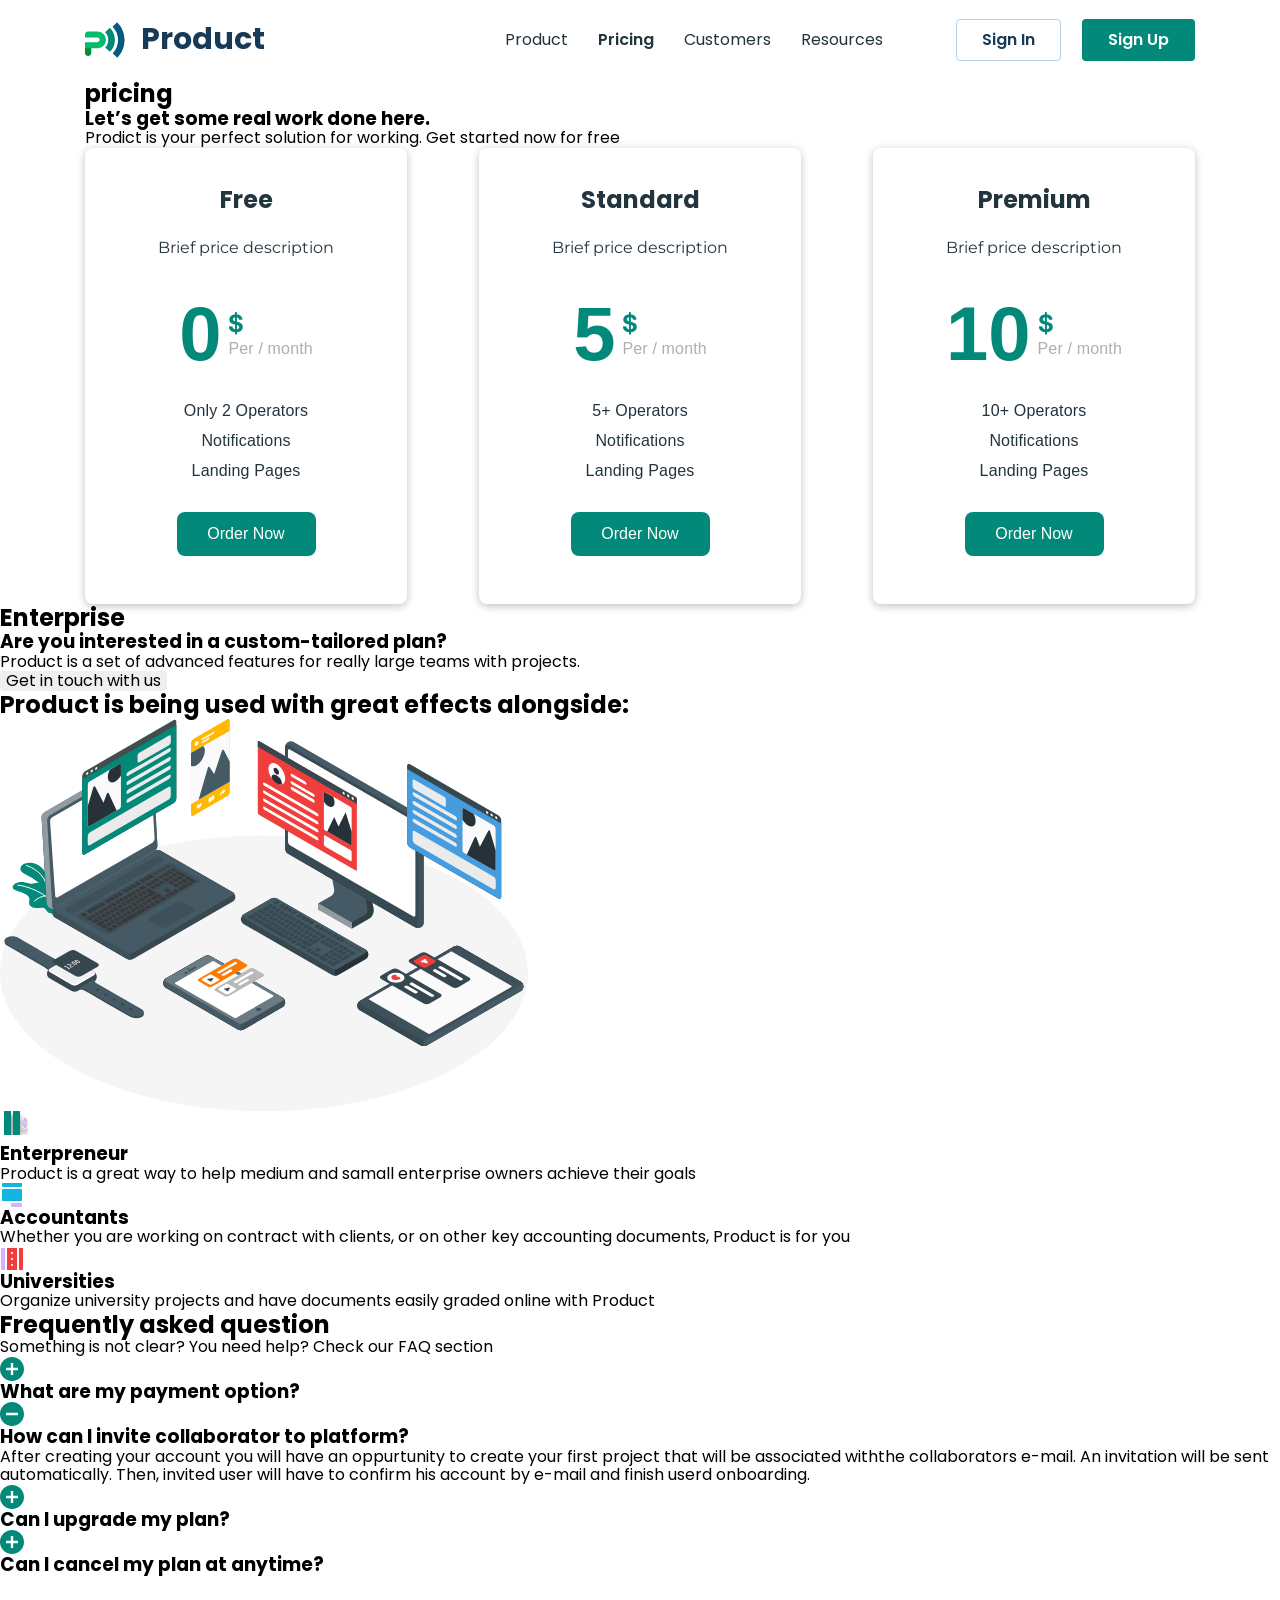
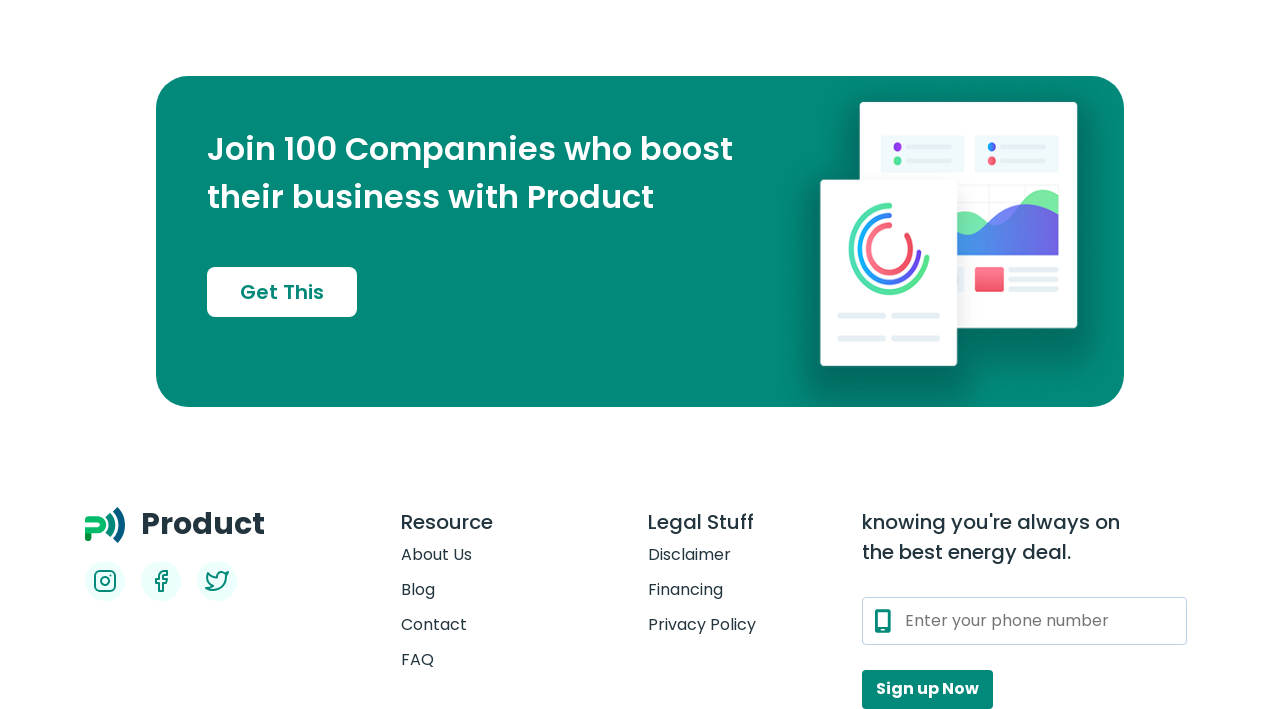
==== pricing.html @ 5683ee67 "Initial commit" ====
<!doctype html>
<html lang="en">
  <head>
    <meta charset="UTF-8" />
    <meta name="viewport" content="width=device-width, initial-scale=1.0" />
    <title>Business promotion - Pricing</title>
    <link rel="preconnect" href="https://fonts.googleapis.com" />
    <link rel="preconnect" href="https://fonts.gstatic.com" crossorigin />
    <link
      href="https://fonts.googleapis.com/css2?family=Poppins:wght@400;500;600;700;800&display=swap"
      rel="stylesheet"
    />
    <link
      href="https://fonts.googleapis.com/css2?family=Inter:ital,opsz,wght@0,14..32,700;1,14..32,700&display=swap"
      rel="stylesheet"
    />
    <link
      href="https://fonts.googleapis.com/css2?family=Inter:ital,opsz,wght@0,14..32,700;1,14..32,700&family=Montserrat:ital,wght@0,100..900;1,100..900&display=swap"
      rel="stylesheet"
    />
    <link
      rel="stylesheet"
      href="https://cdnjs.cloudflare.com/ajax/libs/modern-normalize/3.0.1/modern-normalize.min.css"
      integrity="sha512-q6WgHqiHlKyOqslT/lgBgodhd03Wp4BEqKeW6nNtlOY4quzyG3VoQKFrieaCeSnuVseNKRGpGeDU3qPmabCANg=="
      crossorigin="anonymous"
      referrerpolicy="no-referrer"
    />
    <link rel="stylesheet" href="./css/pricing.css" />
  </head>
  <body>
    <header>
      <div class="container header-container">
        <a href="./index.html" class="product-logo">
          <svg class="" width="40" height="36">
            <use href="./images/sprite.svg#icon-product-logo"></use>
          </svg>
          Product
        </a>

        <ul class="header-nav-list">
          <li><a href="./index.html">Product</a></li>
          <li><a href="./pricing.html">Pricing</a></li>
          <li><a href="./customers.html">Customers</a></li>
          <li><a href="">Resources</a></li>
        </ul>

        <ul class="header-btn">
          <li>
            <button type="button" class="btn btn-signin-header">Sign In</button>
          </li>
          <li>
            <button type="button" class="btn btn-signup-header">Sign Up</button>
          </li>
        </ul>
      </div>
    </header>

    <!-- #region Pricing -->
    <section>
      <div class="container">
        <h2>pricing</h2>
        <h3>Let’s get some real work done here.</h3>
        <p>
          Prodict is your perfect solution for working. Get started now for free
        </p>
        <ul class="price-cards">
          <li class="price-card">
            <h3 class="title-card">Free</h3>
            <p class="text text-card">Brief price description</p>
            <div class="price-tag">
              <p class="price-number-card">0</p>
              <div class="right-side">
                <p class="dollar-sign">&#36;</p>
                <p class="month">Per / month</p>
              </div>
            </div>
            <ul class="explain-price-items">
              <li>Only 2 Operators</li>
              <li>Notifications</li>
              <li>Landing Pages</li>
            </ul>
            <button type="button" class="btn btn-price-order-now">
              Order Now
            </button>
          </li>
          <li class="price-card">
            <h3 class="title-card">Standard</h3>
            <p class="text text-card">Brief price description</p>
            <div class="price-tag">
              <p class="price-number-card">5</p>
              <div class="right-side">
                <p class="dollar-sign">&#36;</p>
                <p class="month">Per / month</p>
              </div>
            </div>
            <ul class="explain-price-items">
              <li>5+ Operators</li>
              <li>Notifications</li>
              <li>Landing Pages</li>
            </ul>
            <button type="button" class="btn btn-price-order-now">
              Order Now
            </button>
          </li>
          <li class="price-card">
            <h3 class="title-card">Premium</h3>
            <p class="text text-card">Brief price description</p>
            <div class="price-tag">
              <p class="price-number-card">10</p>
              <div class="right-side">
                <p class="dollar-sign">&#36;</p>
                <p class="month">Per / month</p>
              </div>
            </div>
            <ul class="explain-price-items">
              <li>10+ Operators</li>
              <li>Notifications</li>
              <li>Landing Pages</li>
            </ul>
            <button type="button" class="btn btn-price-order-now">
              Order Now
            </button>
          </li>
        </ul>
      </div>
    </section>
    <!-- #endregion Pricing -->

    <!-- #region Enterprice -->
    <section>
      <h2>Enterprise</h2>
      <h3>Are you interested in a custom-tailored plan?</h3>
      <p>
        Product is a set of advanced features for really large teams with
        projects.
      </p>
      <button type="button">Get in touch with us</button>
    </section>
    <!-- #endregion Enterprice -->

    <!-- #region Is Used -->
    <section>
      <h2>Product is being used with great effects alongside:</h2>
      <img src="./images/devices.svg" alt="a lot of devices are shown" />
      <ul>
        <li>
          <img
            src="./images/enterpreneur-icon.svg"
            alt="icon of enterpreneur"
          />
          <h3>Enterpreneur</h3>
          <p>
            Product is a great way to help medium and samall enterprise owners
            achieve their goals
          </p>
        </li>
        <li>
          <img src="./images/accountants-icon.svg" alt="icon of accountants" />
          <h3>Accountants</h3>
          <p>
            Whether you are working on contract with clients, or on other key
            accounting documents, Product is for you
          </p>
        </li>
        <li>
          <img
            src="./images/universities-icon.svg"
            alt="icon of universities"
          />
          <h3>Universities</h3>
          <p>
            Organize university projects and have documents easily graded online
            with Product
          </p>
        </li>
      </ul>
    </section>
    <!-- #endregion Is Used -->

    <!-- #region Questions -->
    <section>
      <h2>Frequently asked question</h2>
      <p>Something is not clear? You need help? Check our FAQ section</p>
      <ul>
        <li>
          <img
            src="./images/plus-circle.svg"
            alt="icon of plus"
            width="24"
            height="24"
          />
          <h3>What are my payment option?</h3>
        </li>
        <li>
          <img
            src="./images/minus-circle.svg"
            alt="icon of minus"
            width="24"
            height="24"
          />
          <h3>How can I invite collaborator to platform?</h3>
          <p>
            After creating your account you will have an oppurtunity to create
            your first project that will be associated withthe collaborators
            e-mail. An invitation will be sent automatically. Then, invited user
            will have to confirm his account by e-mail and finish userd
            onboarding.
          </p>
        </li>
        <li>
          <img
            src="./images/plus-circle.svg"
            alt="icon of plus"
            width="24"
            height="24"
          />
          <h3>Can I upgrade my plan?</h3>
        </li>
        <li>
          <img
            src="./images/plus-circle.svg"
            alt="icon of plus"
            width="24"
            height="24"
          />
          <h3>Can I cancel my plan at anytime?</h3>
        </li>
      </ul>
    </section>
    <!-- #endregion Questions -->

    <!-- #region Join 100 -->
    <section class="section join-100-section">
      <div class="container container-join">
        <div class="card-join-100-section">
          <div class="left-side">
            <h2 class="section-title title-join-100-section">
              Join 100 Compannies who boost their business with Product
            </h2>
            <button type="button" class="btn btn-get-this">Get This</button>
          </div>
          <img
            src="./images/charts.png"
            alt="chrats and diagrams"
            width="351"
            height="331"
          />
        </div>
      </div>
    </section>
    <!-- #endregion Join hundred -->

    <footer class="bottom-page">
      <h2 hidden>footer</h2>
      <div class="container footer-container">
        <div class="product-social-media">
          <a href="./index.html" class="product-logo-footer">
            <img src="./images/logo.svg" alt="Logo" width="40" height="36" />
            Product
          </a>

          <ul class="bottom-social-media-icon-container">
            <li>
              <svg class="bottom-social-media-icon" width="24" height="24">
                <use href="./images/sprite.svg#icon-footer-instagram"></use>
              </svg>
            </li>
            <li>
              <svg class="bottom-social-media-icon" width="24" height="24">
                <use href="./images/sprite.svg#icon-footer-facebook"></use>
              </svg>
            </li>
            <li>
              <svg class="bottom-social-media-icon" width="24" height="24">
                <use href="./images/sprite.svg#icon-footer-twitter"></use>
              </svg>
            </li>
          </ul>
        </div>

        <div class="bottom-nav-container">
          <h3 class="bottom-nav-title">Resource</h3>
          <nav class="nav bottom-nav">
            <ul class="bottom-nav-list">
              <li><a href="./index.html">About Us</a></li>
              <li><a href="./index.html">Blog</a></li>
              <li><a href="./index.html">Contact</a></li>
              <li><a href="./index.html">FAQ</a></li>
            </ul>
          </nav>
        </div>

        <div class="bottom-nav-container-second">
          <h3 class="bottom-nav-title-second">Legal Stuff</h3>
          <nav class="nav bottom-nav-second">
            <ul class="bottom-nav-list-second">
              <li><a href="./index.html">Disclaimer</a></li>
              <li><a href="./index.html">Financing</a></li>
              <li><a href="./index.html">Privacy Policy</a></li>
            </ul>
          </nav>
        </div>

        <div class="bottom-deal">
          <p class="text bottom-text-deal">
            knowing you're always on the best energy deal.
          </p>
          <form class="form footer-phone-form">
            <input
              class="form-input footer-phone-input"
              type="tel"
              name="x"
              id="x"
              placeholder="Enter your phone number"
            />
            <svg class="icon-footer-mobile" width="18" height="28">
              <use href="./images/sprite.svg#icon-footer-mobile"></use>
            </svg>

            <button type="submit" class="btn btn-bottom-sign-up">
              Sign up Now
            </button>
          </form>
        </div>
      </div>
    </footer>
  </body>
</html>
---- css/pricing.css ----
/*  #region BASE STYLES */

*,
*::before,
*::after {
  box-sizing: border-box;
}

:root {
  --accent-color: #02897a;
  --main-color: #22343d;
}
body {
  font-family: "Poppins";
}

ul,
ol {
  list-style-type: none;
  padding: 0;
  margin: 0;
}

a {
  text-decoration: none;
  cursor: pointer;
}

p {
  margin: 0;
}

button {
  border: none;
  border-radius: 4px;
  cursor: pointer;
}

.text {
  font-weight: 400;
  font-size: 18px;
  line-height: 156%;
}

.title {
  font-weight: 700;
  font-size: 40px;
  line-height: 150%;
}

h1,
h2,
h3,
h4,
h5,
h6 {
  margin: 0;
}

img {
  display: block;
  max-width: 100%;
}

svg {
  flex-shrink: 0;
}

.container {
  /* box-sizing: content-box; */
  max-width: 1150px;
  padding: 0 20px;
  margin: 0 auto;
}

/* #endregion BASE STYLES */

/* #region header */

header a {
  color: var(--main-color);
}

.header-container {
  display: flex;
  justify-content: space-between;
}

.product-logo {
  font-weight: 700;
  font-size: 30px;
  line-height: 93%;
  color: #173a56;
  display: flex;
  align-items: center;
  gap: 16px;
}

.header-nav-list {
  font-weight: 400;
  font-size: 16px;
  line-height: 175%;
  display: flex;
  gap: 30px;
  align-items: center;
  flex-grow: 1;
  justify-content: flex-end;
  padding-right: 73px;
}

.header-nav-list li {
  padding: 26px 0;
}

.header-nav-list li:nth-child(2) a {
  font-weight: 600;
}

.header-btn {
  display: flex;
  gap: 21px;
  align-items: center;
}

.btn-signin-header {
  background-color: inherit;
  font-weight: 600;
  font-size: 16px;
  text-align: center;
  color: #173a56;
  border-radius: 4px;
  border: 1px solid #bcd0e5;
  height: 42px;
  width: 105px;
}

.btn-signup-header {
  background-color: var(--accent-color);
  font-weight: 600;
  font-size: 16px;
  text-align: center;
  color: #fff;
  border-radius: 4px;
  height: 42px;
  width: 113px;
}

.header-mobile-burger-button {
  display: none;
}

@media screen and (max-width: 411px) {
  .header-container {
    box-shadow: 0 -2px 8px 0 rgba(0, 0, 0, 0.25);
    background: #fff;
  }

  .product-logo {
    padding: 18px 0 18px 12px;
  }
  .header-nav-list {
    display: none;
  }

  .header-btn {
    display: none;
  }

  .header-mobile-burger-button {
    background-color: transparent;
    outline: none;
    padding: 18px 7px 18px 18px;
  }

  .header-mobile-burger-button {
    display: block;
  }
}
/* #endregion header */

.price-cards {
  display: flex;
  justify-content: space-between;
}

.price-card {
  border-radius: 8px;
  width: 322px;
  height: 456px;
  box-shadow: 0 2px 8px 0 rgba(0, 0, 0, 0.25);
  transition: transform 250ms ease-in-out;
}

.price-card:hover {
  background-color: var(--accent-color);
  transform: scale(1.1);
}

.price-card:hover * {
  color: #fff;
}

.price-card:hover .btn-price-order-now {
  background-color: #fff;
  color: var(--accent-color);
}

.title-card {
  color: var(--main-color);
  font-weight: 700;
  font-size: 24px;
  line-height: 167%;
  text-align: center;
  margin-bottom: 8px;
  padding-top: 32px;
}

.text-card {
  font-family: "Montserrat", sans-serif;
  color: var(--main-color);
  font-weight: 400;
  font-size: 16px;
  line-height: 250%;
  text-align: center;
  margin-bottom: 16px;
}

.price-tag {
  display: flex;
  align-items: center;
  justify-content: center;
  gap: 7px;
  margin-bottom: 16px;
}

.price-number-card {
  font-family: "Monserrat", sans-serif;
  font-weight: 700;
  font-size: 76px;
  line-height: 132%;
  letter-spacing: 0em;
  text-align: center;
  color: var(--accent-color);
}

.dollar-sign {
  font-family: "Inter";
  color: var(--accent-color);
  font-weight: 700;
  font-size: 24px;
  line-height: 125%;
  letter-spacing: 0em;
}

.month {
  font-family: "Monserrat", sans-serif;
  font-weight: 400;
  font-size: 16px;
  line-height: 119%;
  letter-spacing: 0.01em;
  color: #afafaf;
}

.explain-price-items {
  color: var(--main-color);
  font-family: "Monserrat", sans-serif;
  font-weight: 500;
  font-size: 16px;
  line-height: 138%;
  letter-spacing: 0.01em;
  text-align: center;
  margin-bottom: 30px;
}

.explain-price-items li:not(:last-child) {
  margin-bottom: 8px;
}

.btn-price-order-now {
  font-family: "Monserrat", sans-serif;
  color: #fff;
  border-radius: 8px;
  width: 139px;
  height: 44px;
  background-color: var(--accent-color);
  display: block;
  margin: 0 auto;
}

@media screen and (max-width: 411px) {
  .price-container {
    max-width: 362px;
    padding-top: 61px;
  }
  .title-price {
    width: 100%;
    max-width: 192px;
    margin: 0 auto;
    margin-bottom: 8px;
  }

  .text-price {
    width: 100%;
    max-width: 213px;
    margin: 0 auto 74px auto;
  }

  .price-cards {
    flex-direction: column;
    gap: 32px;
    align-items: center;
  }
}

/* #region JOIN HUNDRED */

.container-join {
  padding-top: 100px;
}

.card-join-100-section {
  background-color: var(--accent-color);
  max-width: 968px;
  margin: 0 auto;
  display: flex;
  /* justify-content: space-around; */
  gap: 10px;
}

.card-join-100-section {
  border-radius: 32px;
}

.left-side {
  padding: 49px 0 56px 51px;
  min-width: 510px;
}

.title-join-100-section {
  font-weight: 600;
  font-size: 32px;
  line-height: 151%;
  color: #fff;
  margin-bottom: 46px;
}

.btn-get-this {
  height: 50px;
  width: 150px;
  background-color: #fff;
  color: var(--accent-color);
  font-weight: 600;
  font-size: 20px;
  border-radius: 8px;
}

@media screen and (max-width: 411px) {
  .container-join {
    max-width: 411px;
    padding: 100px 20px 0 20px;
  }

  .card-join-100-section {
    display: flex;
    flex-direction: column;
    align-items: center;
    gap: 32px;
    max-width: 371px;
    max-width: 100%;
    padding-top: 17px;
  }

  .left-side {
    padding: 0 20px;
    display: flex;
    flex-direction: column;
    align-items: center;
    text-align: center;
    gap: 104px;
  }

  .title-join-100-section {
    text-align: center;
    width: 100%;
    max-width: 328px;
    margin: 0 auto;
  }

  .btn-get-this {
    margin: 0 auto 42px auto;
  }
}

/* #endregion JOIN HUNDRED */

/* #region Footer */

.footer-container {
  padding-top: 100px;
  display: flex;
  justify-content: space-between;
}

footer a {
  color: var(--main-color);
}

.product-social-media {
  margin-right: 164px;
}

.product-logo-footer {
  display: flex;
  align-items: center;
  gap: 16px;
  margin-bottom: 18px;
  /* min-width: 178px; */
  font-weight: 700;
  font-size: 30px;
  line-height: 93%;
}

.bottom-social-media-icon-container {
  display: flex;
  gap: 16px;
}

.bottom-social-media-icon-container li {
  transition: transform 250ms ease-in-out;
  width: 40px;
  height: 40px;
  border-radius: 100%;
  background-color: #edfffc;
  display: flex;
  justify-content: center;
  align-items: center;
}

.bottom-social-media-icon-container li:hover {
  transform: scale(1.3);
}

.bottom-social-media-icon-container li svg {
  align-self: center;
  justify-self: center;
}

.bottom-nav-container {
  margin-right: 129px;
  min-width: 118px;
}

.bottom-nav-title {
  color: var(--main-color);
  font-weight: 500;
  font-size: 20px;
  line-height: 150%;
}

.bottom-nav-list {
  color: var(--main-color);
  font-weight: 400;
  font-size: 16px;
  line-height: 219%;
}

.bottom-nav-container-second {
  margin-right: 83px;
  min-width: 131px;
}

.bottom-nav-title-second {
  color: var(--main-color);
  font-weight: 500;
  font-size: 20px;
  line-height: 150%;
}

.bottom-nav-list-second {
  color: var(--main-color);
  font-weight: 400;
  font-size: 16px;
  line-height: 219%;
}

.bottom-nav-list li:hover,
.bottom-nav-list-second li:hover {
  text-decoration: underline;
}

.bottom-text-deal {
  color: var(--main-color);
  font-weight: 500;
  font-size: 20px;
  line-height: 150%;
  max-width: 259px;
  margin-bottom: 30px;
}

.footer-phone-form {
  position: relative;
}

.footer-phone-input {
  border: 1px solid #bcd0e5;
  border-radius: 4px;
  width: 325px;
  height: 48px;
  background-color: #fff;
  margin-bottom: 25px;
  padding: 0 0 0 42px;
}

.footer-phone-input:hover::placeholder,
.footer-phone-input:focus::placeholder {
  color: var(--accent-color);
}

.footer-phone-input:hover,
.footer-phone-input:focus,
.footer-phone-input:focus-visible {
  border-color: var(--accent-color);
  outline: none;
}

.icon-footer-mobile {
  position: absolute;
  top: 10px;
  left: 12px;
}

.btn-bottom-sign-up {
  border-radius: 4px;
  width: 131px;
  height: 39px;
  color: #fff;
  background-color: var(--accent-color);
  font-weight: 700;
  font-size: 16px;
  text-align: center;
  padding: 0;
}

.end-text {
  color: var(--main-color);
  font-weight: 400;
  font-size: 16px;
  line-height: 187%;
}

@media screen and (max-width: 411px) {
  .footer-container {
    max-width: 365px;
    padding: 100px 20px 0 20px;
    display: flex;
    flex-direction: column;
    align-items: center;
    gap: 32px;
  }
  .product-social-media {
    display: flex;
    flex-direction: column;
    margin: 0;
  }

  .bottom-social-media-icon-container {
    justify-content: space-between;
  }

  .bottom-nav-container {
    margin: 0;
    text-align: center;
  }

  .bottom-nav-container-second {
    margin: 0;
    text-align: center;
  }

  .bottom-text-deal {
    text-align: center;
    margin: 0 auto 32px auto;
  }

  .footer-phone-form {
    display: flex;
    flex-direction: column;
    align-items: center;
  }

  .footer-phone-input::placeholder,
  .footer-phone-input:hover::placeholder,
  .footer-phone-input:focus::placeholder {
    opacity: 0;
    color: transparent;
  }

  .footer-phone-input {
    margin-bottom: 21px;
  }

  .icon-footer-mobile {
    display: none;
  }
}

/* #endregion Footer */

/* #region mobile header menu */

.menu-mobile-header-wrapper {
  position: fixed;
  top: 0;
  left: 0;
  width: 100%;
  height: 100%;
  background-color: rgba(0, 0, 0, 0.6);
  display: none;
  transform: translateX(100%);
  transition: 250ms ease-in-out;
}

.is-hidden {
  visibility: hidden;
  pointer-events: none;
  opacity: 0;
}

.header-mobile-menu {
  position: relative;
  height: 100%;
  width: 70%;
  background-color: #fff;
  margin-left: auto;
  transform: translateX(100%);
  transition: 250ms ease-in-out;
}

.is-open {
  transform: translateX(0);
}

.header-mobile-menu-close {
  position: absolute;
  top: 12px;
  right: 12px;
  padding: 6px;
  background-color: transparent;
  outline: none;
  width: 28px;
  height: 28px;
}

.icon-popup-close {
  width: 100%;
  height: 100%;
  fill: var(--main-color);
}

.header-mob-menu-nav-list {
  display: flex;
  color: var(--main-color);
  flex-direction: column;
  align-items: center;
  gap: 15px;
  padding: 100px 0 0 0;
  margin-bottom: 40px;
}

.header-mob-menu-nav-list li {
  padding: 15px;
}

.header-mob-menu-nav-list li a {
  font-weight: 400;
  font-size: 16px;
  line-height: 93%;
  color: #173a56;
}

.header-mob-menu-btn {
  display: flex;
  gap: 21px;
  align-items: center;
  justify-content: center;
}

/* #endregion mobile header menu */
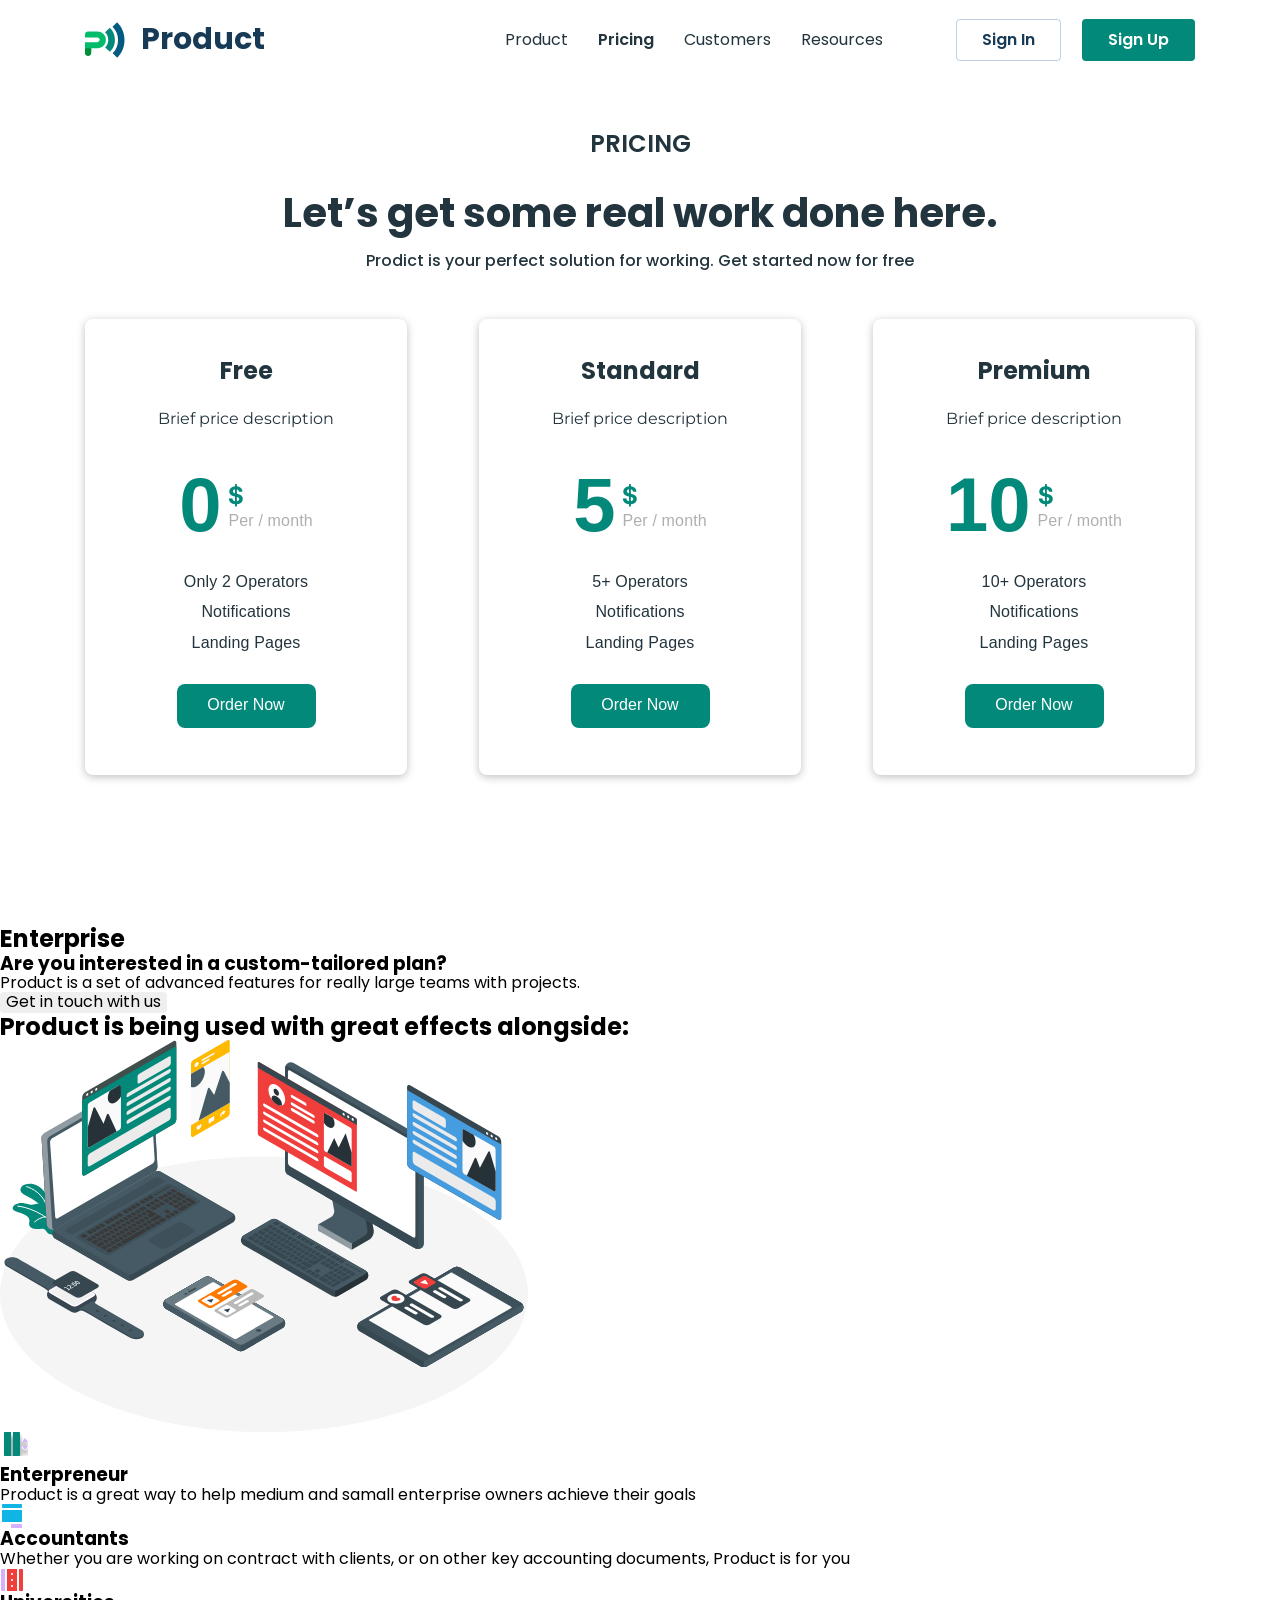
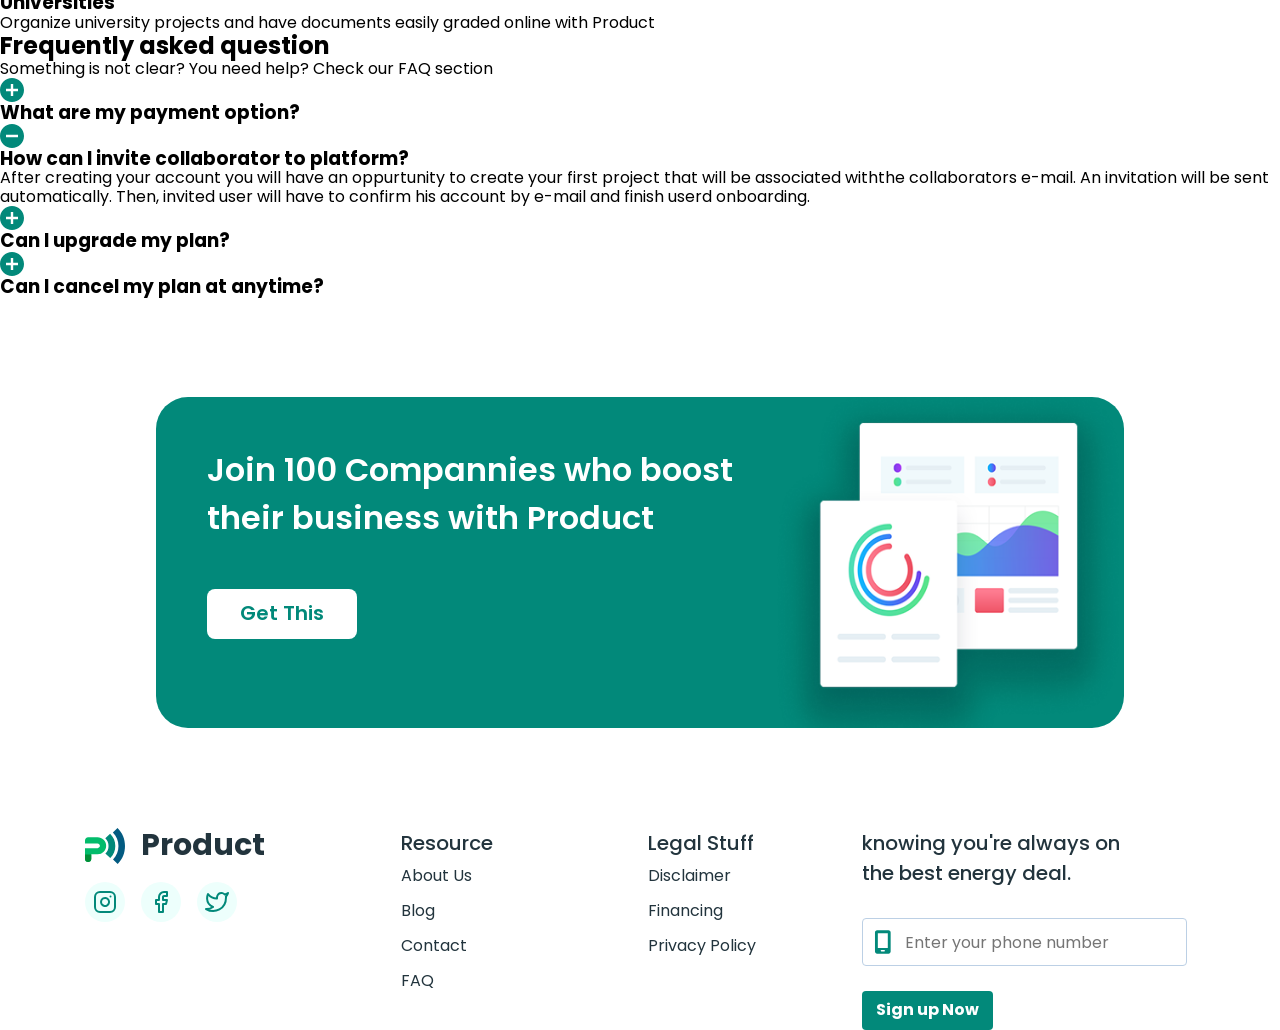
==== commit 48131a79: "completed pricing-section" ====
--- a/pricing.html
+++ b/pricing.html
@@ -57,9 +57,11 @@
 
     <!-- #region Pricing -->
     <section>
-      <div class="container">
+      <div class="container pricing-container">
         <h2>pricing</h2>
-        <h3>Let’s get some real work done here.</h3>
+        <h3 class="pricing-second-title">
+          Let’s get some real work done here.
+        </h3>
         <p>
           Prodict is your perfect solution for working. Get started now for free
         </p>
--- a/css/pricing.css
+++ b/css/pricing.css
@@ -177,6 +177,36 @@
   }
 }
 /* #endregion header */
+
+.pricing-container {
+  padding-top: 50px;
+  padding-bottom: 150px;
+}
+
+.pricing-container h2 {
+  text-transform: uppercase;
+  font-weight: 600;
+  font-size: 24px;
+  color: var(--main-color);
+  text-align: center;
+  margin-bottom: 32px;
+}
+
+.pricing-second-title {
+  font-weight: 700;
+  font-size: 40px;
+  text-align: center;
+  color: var(--main-color);
+  margin-bottom: 16px;
+}
+
+.pricing-container > p{
+color: var(--main-color);
+font-weight: 500;
+font-size: 16px;
+text-align: center;
+margin-bottom: 49px;
+}
 
 .price-cards {
   display: flex;
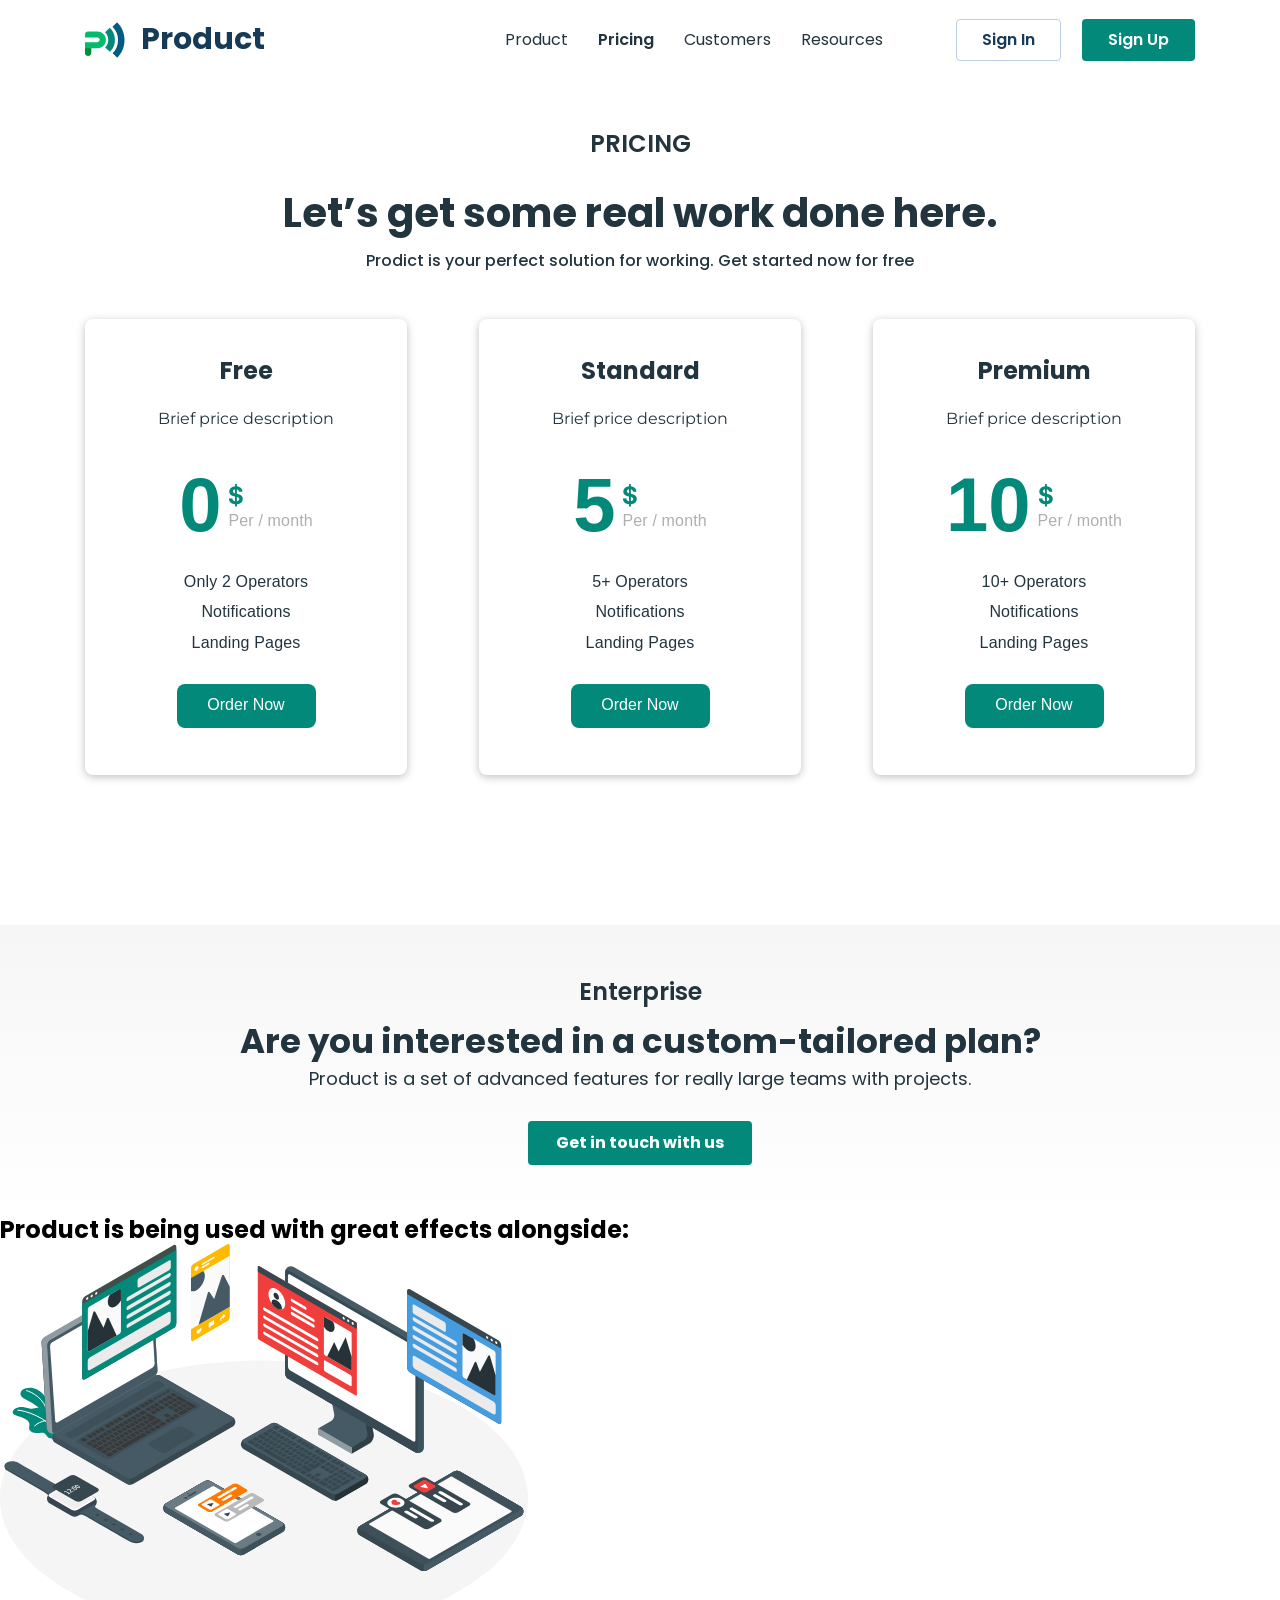
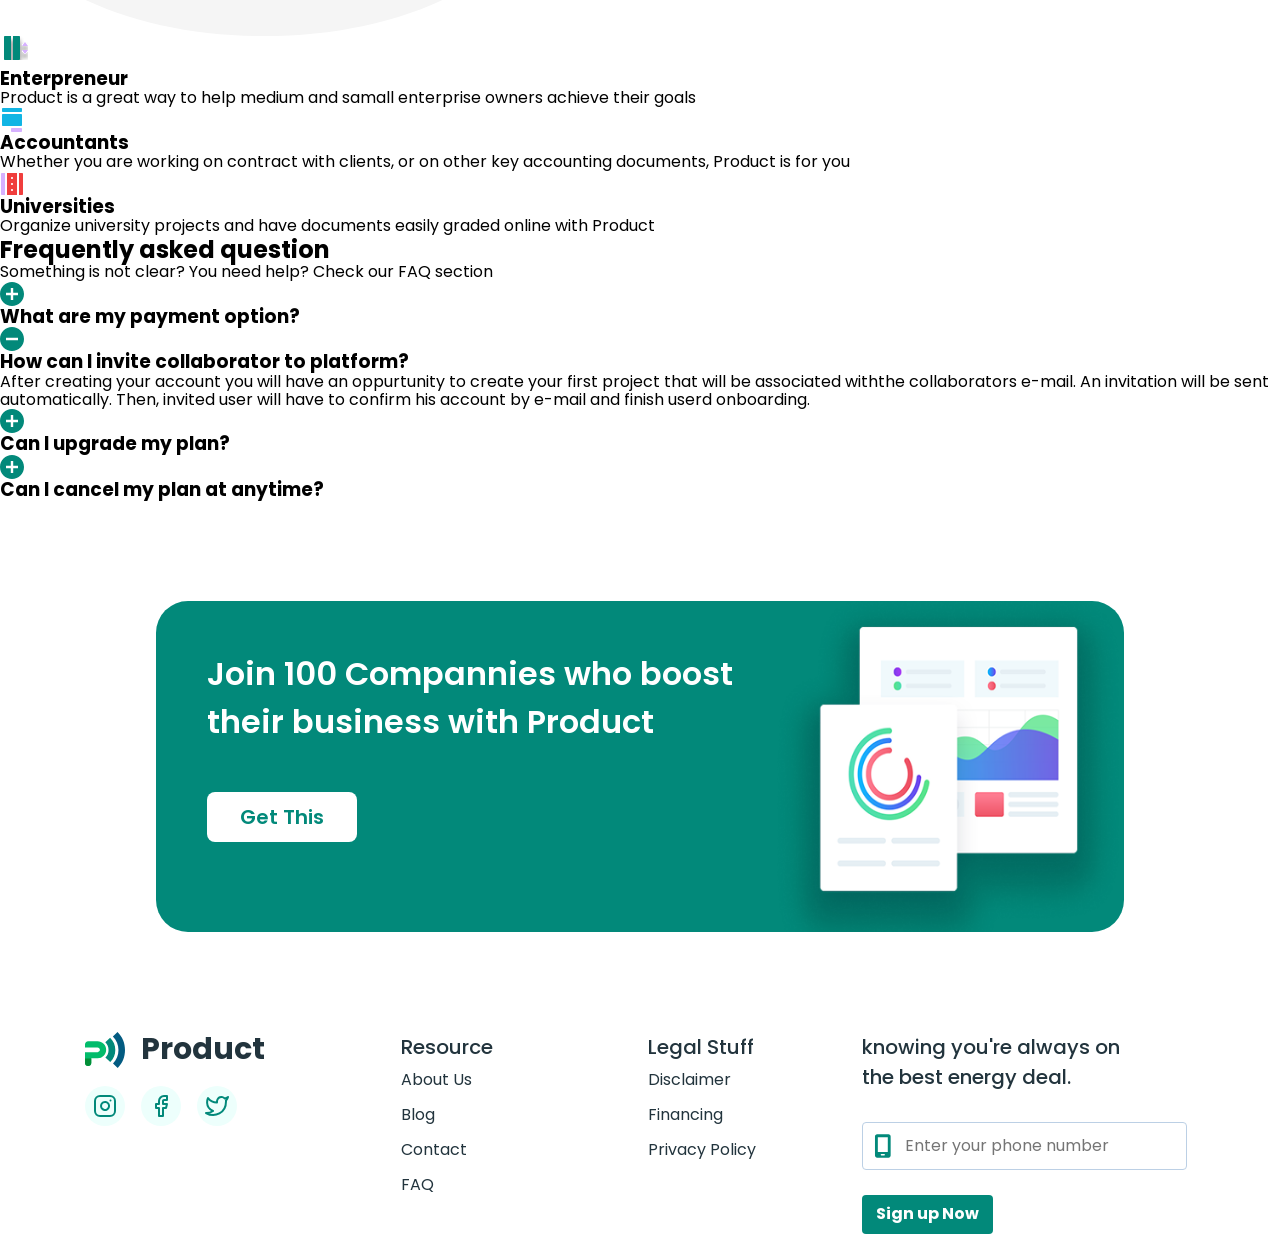
==== commit 941dd38f: "complete enterprice section" ====
--- a/pricing.html
+++ b/pricing.html
@@ -52,6 +52,11 @@
             <button type="button" class="btn btn-signup-header">Sign Up</button>
           </li>
         </ul>
+        <button class="header-mobile-burger-button">
+          <svg class="icon-burger-menu-mobile" width="28" height="31">
+            <use href="./images/sprite.svg#icon-burger-menu-mobile"></use>
+          </svg>
+        </button>
       </div>
     </header>
 
@@ -129,53 +134,55 @@
     <!-- #endregion Pricing -->
 
     <!-- #region Enterprice -->
-    <section>
-      <h2>Enterprise</h2>
-      <h3>Are you interested in a custom-tailored plan?</h3>
-      <p>
-        Product is a set of advanced features for really large teams with
-        projects.
-      </p>
-      <button type="button">Get in touch with us</button>
-    </section>
-    <!-- #endregion Enterprice -->
-
-    <!-- #region Is Used -->
-    <section>
-      <h2>Product is being used with great effects alongside:</h2>
-      <img src="./images/devices.svg" alt="a lot of devices are shown" />
-      <ul>
-        <li>
-          <img
-            src="./images/enterpreneur-icon.svg"
-            alt="icon of enterpreneur"
-          />
-          <h3>Enterpreneur</h3>
-          <p>
-            Product is a great way to help medium and samall enterprise owners
-            achieve their goals
-          </p>
-        </li>
-        <li>
-          <img src="./images/accountants-icon.svg" alt="icon of accountants" />
-          <h3>Accountants</h3>
-          <p>
-            Whether you are working on contract with clients, or on other key
-            accounting documents, Product is for you
-          </p>
-        </li>
-        <li>
-          <img
-            src="./images/universities-icon.svg"
-            alt="icon of universities"
-          />
-          <h3>Universities</h3>
-          <p>
-            Organize university projects and have documents easily graded online
-            with Product
-          </p>
-        </li>
-      </ul>
+    <section class="section-enterprice">
+      <div class="container enterprice-container">
+        <h2>Enterprise</h2>
+        <h3>Are you interested in a custom-tailored plan?</h3>
+        <p>
+          Product is a set of advanced features for really large teams with
+          projects.
+        </p>
+        <button type="button" class="btn btn-with-us">Get in touch with us</button>
+            </section>
+            <!-- #endregion Enterprice -->
+        
+            <!-- #region Is Used -->
+            <section>
+        <h2>Product is being used with great effects alongside:</h2>
+        <img src="./images/devices.svg" alt="a lot of devices are shown" />
+        <ul>
+          <li>
+            <img
+              src="./images/enterpreneur-icon.svg"
+              alt="icon of enterpreneur"
+            />
+            <h3>Enterpreneur</h3>
+            <p>
+              Product is a great way to help medium and samall enterprise owners
+              achieve their goals
+            </p>
+          </li>
+          <li>
+            <img src="./images/accountants-icon.svg" alt="icon of accountants" />
+            <h3>Accountants</h3>
+            <p>
+              Whether you are working on contract with clients, or on other key
+              accounting documents, Product is for you
+            </p>
+          </li>
+          <li>
+            <img
+              src="./images/universities-icon.svg"
+              alt="icon of universities"
+            />
+            <h3>Universities</h3>
+            <p>
+              Organize university projects and have documents easily graded online
+              with Product
+            </p>
+          </li>
+        </ul>
+      </div>
     </section>
     <!-- #endregion Is Used -->
 
@@ -326,5 +333,34 @@
         </div>
       </div>
     </footer>
+
+    <!-- #region mobile header menu -->
+
+    <div class="menu-mobile-header-wrapper is-hidden">
+      <div class="header-mobile-menu is-open">
+        <button class="header-mobile-menu-close">
+          <svg class="icon-popup-close">
+            <use href="./images/sprite.svg#icon-popup-close"></use>
+          </svg>
+        </button>
+        <ul class="header-mob-menu-nav-list">
+          <li><a href="./index.html">Product</a></li>
+          <li><a href="./pricing.html">Pricing</a></li>
+          <li><a href="./customers.html">Customers</a></li>
+          <li><a href="">Resources</a></li>
+        </ul>
+
+        <ul class="header-mob-menu-btn">
+          <li>
+            <button type="button" class="btn btn-signin-header">Sign In</button>
+          </li>
+          <li>
+            <button type="button" class="btn btn-signup-header">Sign Up</button>
+          </li>
+        </ul>
+      </div>
+    </div>
+
+    <!-- #endregion mobile header menu -->
   </body>
 </html>
--- a/css/pricing.css
+++ b/css/pricing.css
@@ -178,6 +178,56 @@
 }
 /* #endregion header */
 
+/* #region Enterprice */
+
+.section-enterprice {
+  background: linear-gradient(180deg, #f6f6f6 0%, rgba(246, 246, 246, 0) 100%);
+}
+
+.enterprice-container {
+  padding-top: 53px;
+  padding-bottom: 51px;
+}
+
+.enterprice-container h2 {
+  color: var(--main-color);
+  font-weight: 600;
+  font-size: 24px;
+  margin-bottom: 16px;
+  text-align: center;
+}
+
+.enterprice-container h3 {
+  font-weight: 700;
+  font-size: 34px;
+  color: var(--main-color);
+  text-align: center;
+  margin-bottom: 8px;
+}
+
+.enterprice-container p {
+  font-size: 18px;
+  text-align: center;
+  margin-bottom: 32px;
+  color: var(--main-color);
+}
+
+.btn-with-us {
+  display: block;
+  width: 224px;
+  height: 44px;
+  border-radius: 4px;
+  font-weight: 700;
+  font-size: 16px;
+  color: #fff;
+  background-color: var(--accent-color);
+  margin: 0 auto;
+}
+
+/* #endregion Enterprice */
+
+/* #region Pricing */
+
 .pricing-container {
   padding-top: 50px;
   padding-bottom: 150px;
@@ -200,12 +250,12 @@
   margin-bottom: 16px;
 }
 
-.pricing-container > p{
-color: var(--main-color);
-font-weight: 500;
-font-size: 16px;
-text-align: center;
-margin-bottom: 49px;
+.pricing-container > p {
+  color: var(--main-color);
+  font-weight: 500;
+  font-size: 16px;
+  text-align: center;
+  margin-bottom: 49px;
 }
 
 .price-cards {
@@ -341,6 +391,8 @@
     align-items: center;
   }
 }
+
+/* #endregion Pricing */
 
 /* #region JOIN HUNDRED */
 
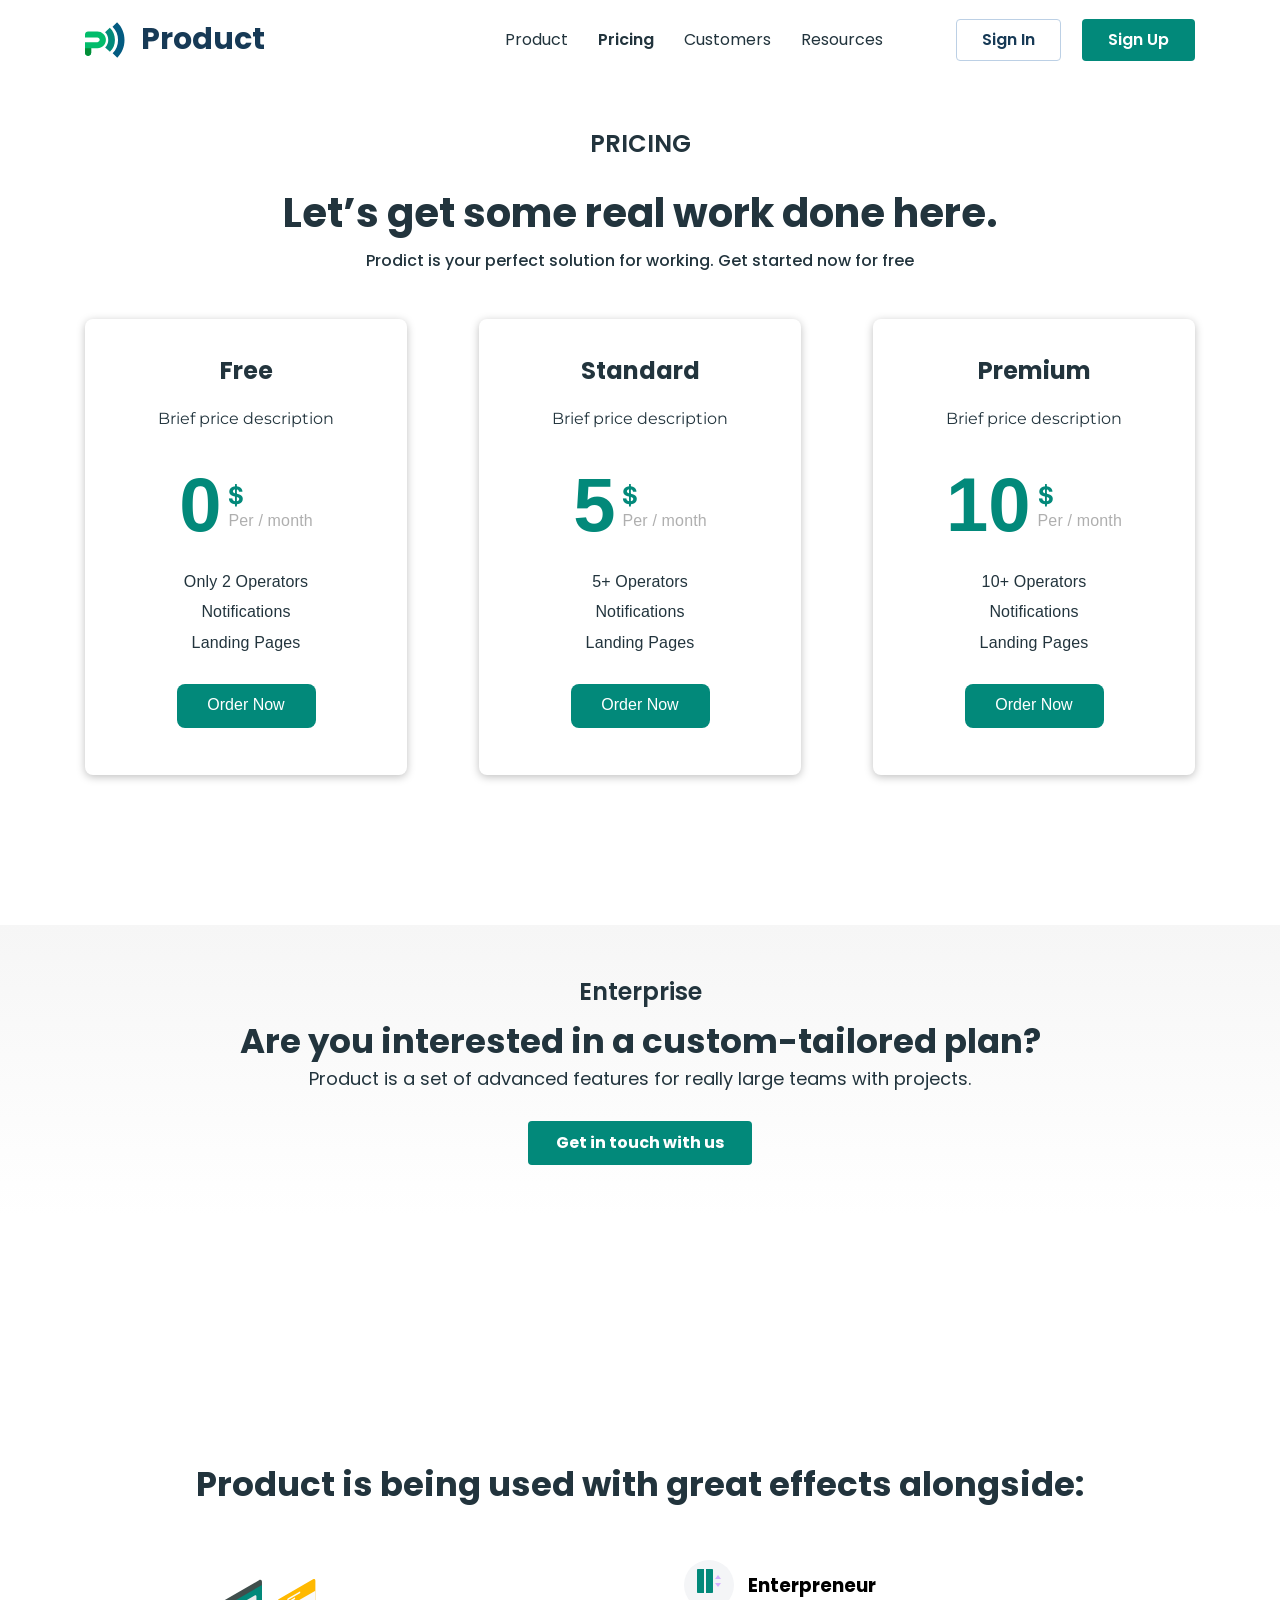
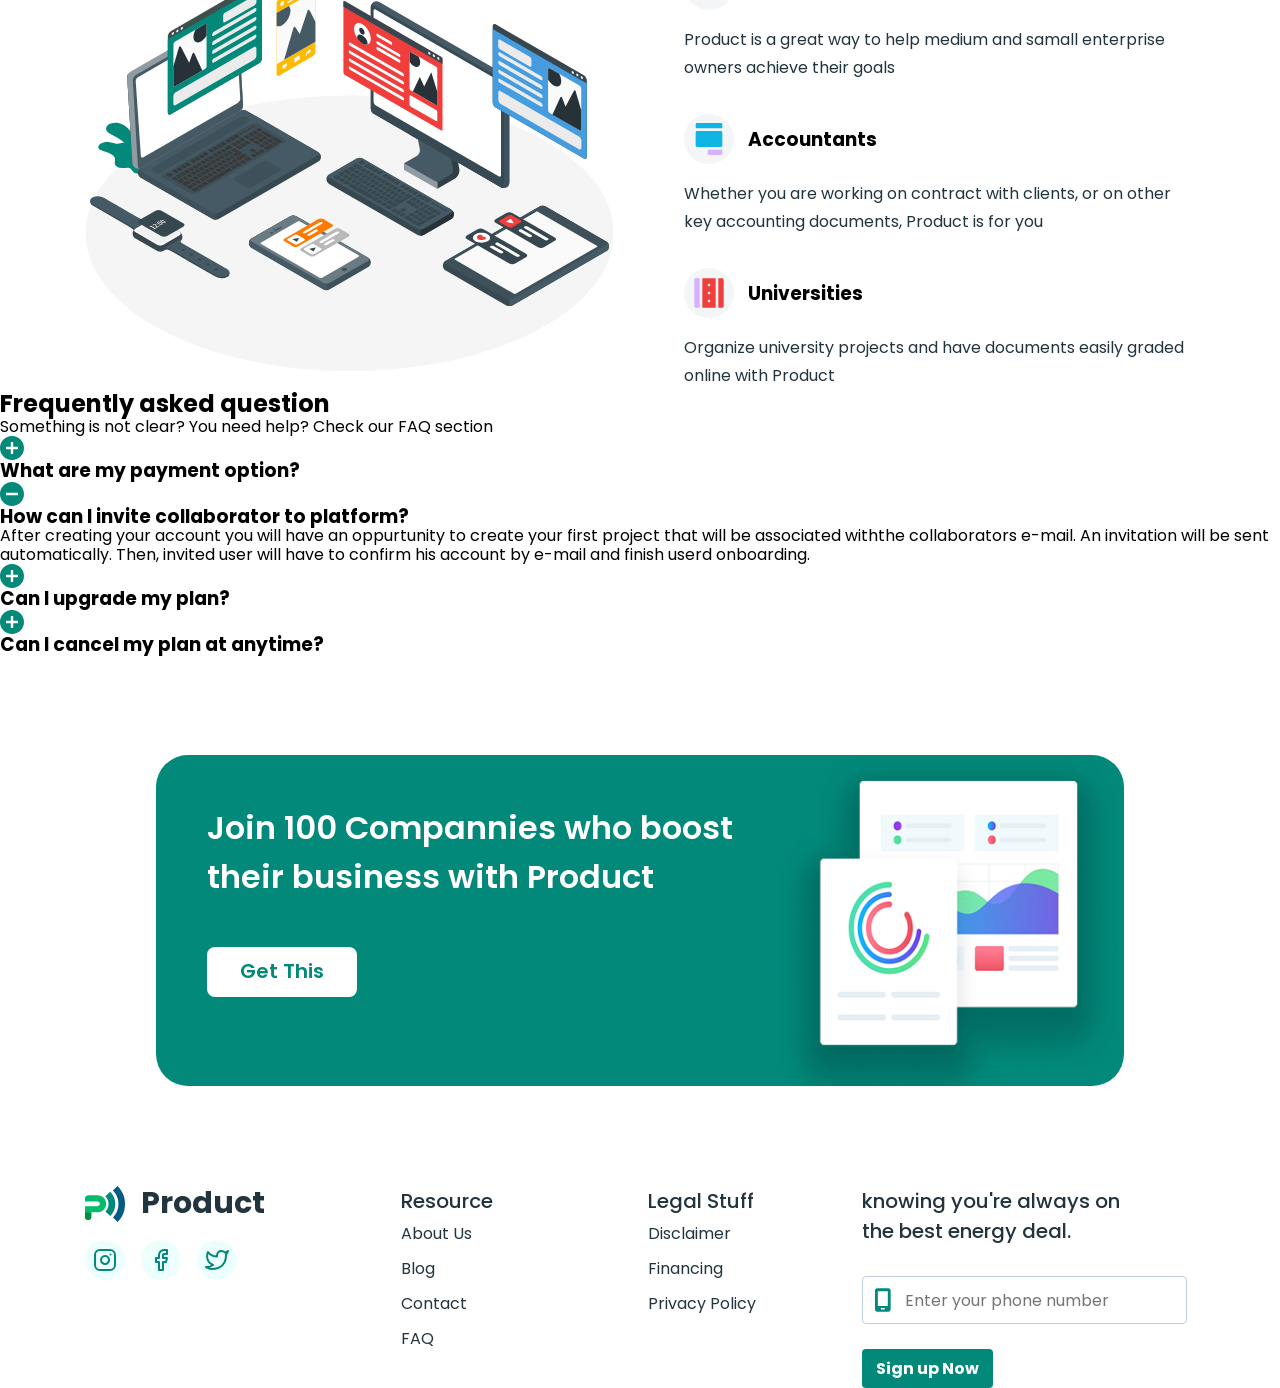
==== commit cb61ba42: "finally done is-used-section" ====
--- a/pricing.html
+++ b/pricing.html
@@ -142,46 +142,67 @@
           Product is a set of advanced features for really large teams with
           projects.
         </p>
-        <button type="button" class="btn btn-with-us">Get in touch with us</button>
-            </section>
-            <!-- #endregion Enterprice -->
-        
-            <!-- #region Is Used -->
-            <section>
+        <button type="button" class="btn btn-with-us">
+          Get in touch with us
+        </button>
+      </div>
+    </section>
+    <!-- #endregion Enterprice -->
+
+    <!-- #region Is Used -->
+    <section class="section-is-used">
+      <div class="container is-used-container">
         <h2>Product is being used with great effects alongside:</h2>
-        <img src="./images/devices.svg" alt="a lot of devices are shown" />
-        <ul>
-          <li>
-            <img
-              src="./images/enterpreneur-icon.svg"
-              alt="icon of enterpreneur"
-            />
-            <h3>Enterpreneur</h3>
-            <p>
-              Product is a great way to help medium and samall enterprise owners
-              achieve their goals
-            </p>
-          </li>
-          <li>
-            <img src="./images/accountants-icon.svg" alt="icon of accountants" />
-            <h3>Accountants</h3>
-            <p>
-              Whether you are working on contract with clients, or on other key
-              accounting documents, Product is for you
-            </p>
-          </li>
-          <li>
-            <img
-              src="./images/universities-icon.svg"
-              alt="icon of universities"
-            />
-            <h3>Universities</h3>
-            <p>
-              Organize university projects and have documents easily graded online
-              with Product
-            </p>
-          </li>
-        </ul>
+        <div class="is-used-main-content-wrapper">
+          <svg class="" width="528" height="392">
+            <use href="./images/sprite.svg#icon-device"></use>
+          </svg>
+
+          <ul class="item-is-used">
+            <li>
+              <div class="name-item-is-used">
+                <div class="is-used-icon-wrapper">
+                  <svg class="" width="32" height="32">
+                    <use href="./images/sprite.svg#icon-enterpreneur"></use>
+                  </svg>
+                </div>
+                <h3>Enterpreneur</h3>
+              </div>
+              <p>
+                Product is a great way to help medium and samall enterprise
+                owners achieve their goals
+              </p>
+            </li>
+            <li>
+              <div class="name-item-is-used">
+                <div class="is-used-icon-wrapper">
+                  <svg class="" width="32" height="32">
+                    <use href="./images/sprite.svg#icon-accountants"></use>
+                  </svg>
+                </div>
+                <h3>Accountants</h3>
+              </div>
+              <p>
+                Whether you are working on contract with clients, or on other
+                key accounting documents, Product is for you
+              </p>
+            </li>
+            <li>
+              <div class="name-item-is-used">
+                <div class="is-used-icon-wrapper">
+                  <svg class="" width="32" height="32">
+                    <use href="./images/sprite.svg#icon-universities"></use>
+                  </svg>
+                </div>
+                <h3>Universities</h3>
+              </div>
+              <p>
+                Organize university projects and have documents easily graded
+                online with Product
+              </p>
+            </li>
+          </ul>
+        </div>
       </div>
     </section>
     <!-- #endregion Is Used -->
--- a/css/pricing.css
+++ b/css/pricing.css
@@ -225,6 +225,61 @@
 }
 
 /* #endregion Enterprice */
+
+/* #region Is Used */
+.is-used-container {
+  padding-top: 249px;
+}
+
+.is-used-container h2 {
+  font-weight: 700;
+  font-size: 34px;
+  color: var(--main-color);
+  text-align: center;
+  margin-bottom: 56px;
+}
+
+.is-used-main-content-wrapper {
+  display: flex;
+  justify-content: space-between;
+  align-items: center;
+  gap: 60px;
+}
+
+.item-is-used {
+  display: flex;
+  flex-direction: column;
+  gap: 32px;
+}
+
+.item-is-used li p{
+  color: var(--main-color);
+  font-weight: 400;
+  font-size: 16px;
+  line-height: 175%;
+  max-width: 511px;
+}
+
+.name-item-is-used {
+  display: flex;
+  align-items: center;
+  gap: 14px;
+  margin-bottom: 16px;
+}
+
+.is-used-icon-wrapper {
+  border-radius: 100%;
+  border-radius: 100px;
+  padding: 24px;
+  width: 50px;
+  height: 50px;
+  background: #f4f5f7;
+  display: flex;
+  justify-content: center;
+  align-items: center;
+}
+
+/* #endregion Is Used */
 
 /* #region Pricing */
 
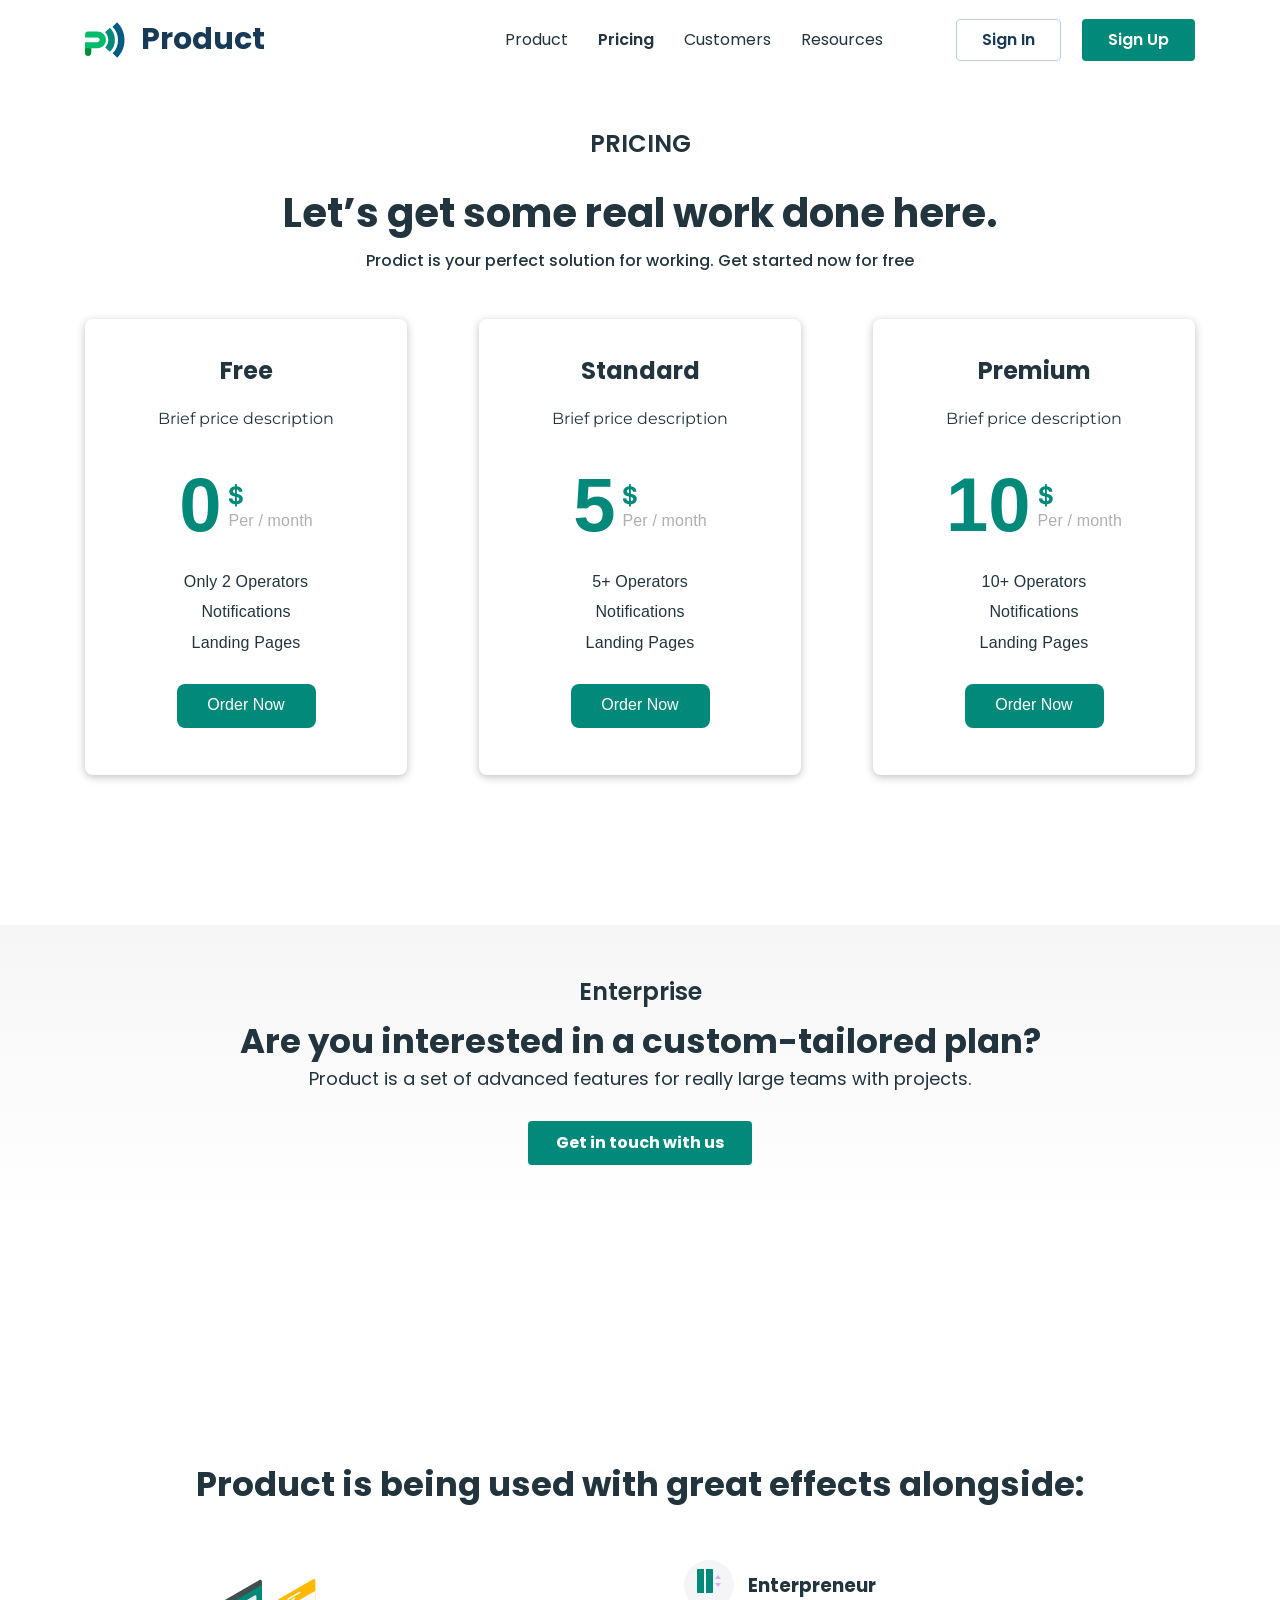
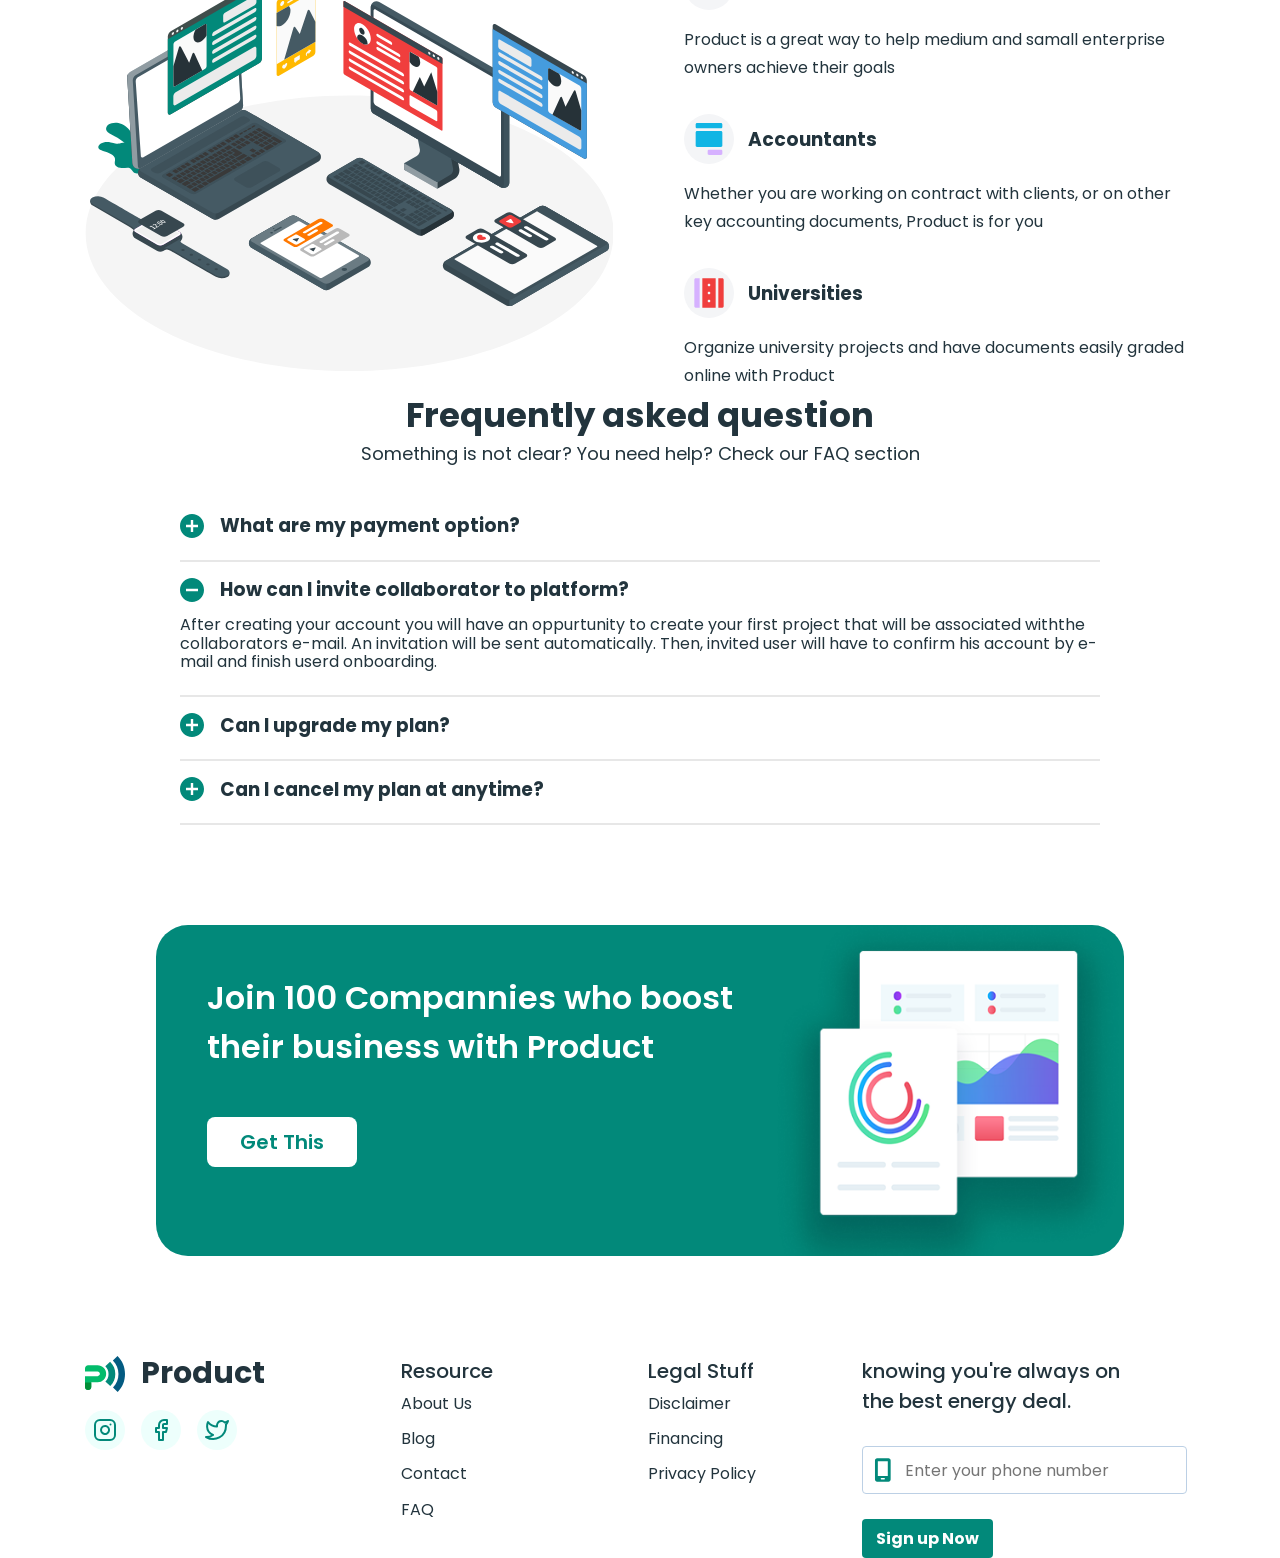
==== commit 99ac9c53: "complete section-questions" ====
--- a/pricing.html
+++ b/pricing.html
@@ -208,54 +208,56 @@
     <!-- #endregion Is Used -->
 
     <!-- #region Questions -->
-    <section>
-      <h2>Frequently asked question</h2>
-      <p>Something is not clear? You need help? Check our FAQ section</p>
-      <ul>
-        <li>
-          <img
-            src="./images/plus-circle.svg"
-            alt="icon of plus"
-            width="24"
-            height="24"
-          />
-          <h3>What are my payment option?</h3>
-        </li>
-        <li>
-          <img
-            src="./images/minus-circle.svg"
-            alt="icon of minus"
-            width="24"
-            height="24"
-          />
-          <h3>How can I invite collaborator to platform?</h3>
-          <p>
-            After creating your account you will have an oppurtunity to create
-            your first project that will be associated withthe collaborators
-            e-mail. An invitation will be sent automatically. Then, invited user
-            will have to confirm his account by e-mail and finish userd
-            onboarding.
-          </p>
-        </li>
-        <li>
-          <img
-            src="./images/plus-circle.svg"
-            alt="icon of plus"
-            width="24"
-            height="24"
-          />
-          <h3>Can I upgrade my plan?</h3>
-        </li>
-        <li>
-          <img
-            src="./images/plus-circle.svg"
-            alt="icon of plus"
-            width="24"
-            height="24"
-          />
-          <h3>Can I cancel my plan at anytime?</h3>
-        </li>
-      </ul>
+    <section class="section-questions">
+      <div class="container questions-container">
+        <h2>Frequently asked question</h2>
+        <p>Something is not clear? You need help? Check our FAQ section</p>
+        <ul class="questions-list">
+          <li>
+            <div class="question-name">
+              <svg class="" width="24" height="24">
+                <use href="./images/sprite.svg#icon-plus-circle"></use>
+              </svg>
+              <h3>What are my payment option?</h3>
+            </div>
+            <div class="just-line"></div>
+          </li>
+          <li>
+            <div class="question-name">
+              <svg class="" width="24" height="24">
+                <use href="./images/sprite.svg#icon-minus-circle"></use>
+              </svg>
+              <h3>How can I invite collaborator to platform?</h3>
+            </div>
+            <p>
+              After creating your account you will have an oppurtunity to create
+              your first project that will be associated withthe collaborators
+              e-mail. An invitation will be sent automatically. Then, invited
+              user will have to confirm his account by e-mail and finish userd
+              onboarding.
+            </p>
+            <div class="just-line"></div>
+          </li>
+          <li>
+            <div class="question-name">
+              <svg class="" width="24" height="24">
+                <use href="./images/sprite.svg#icon-plus-circle"></use>
+              </svg>
+              <h3>Can I upgrade my plan?</h3>
+            </div>
+            <div class="just-line"></div>
+          </li>
+          <li>
+            <div class="question-name">
+              <svg class="" width="24" height="24">
+                <use href="./images/sprite.svg#icon-plus-circle"></use>
+              </svg>
+              <h3>Can I cancel my plan at anytime?</h3>
+            </div>
+            <div class="just-line"></div>
+          </li>
+        </ul>
+      </div>
     </section>
     <!-- #endregion Questions -->
 
--- a/css/pricing.css
+++ b/css/pricing.css
@@ -12,6 +12,7 @@
 }
 body {
   font-family: "Poppins";
+  color: var(--main-color);
 }
 
 ul,
@@ -252,7 +253,7 @@
   gap: 32px;
 }
 
-.item-is-used li p{
+.item-is-used li p {
   color: var(--main-color);
   font-weight: 400;
   font-size: 16px;
@@ -280,6 +281,68 @@
 }
 
 /* #endregion Is Used */
+
+/* #region Questions */
+
+.questions-container {
+  padding-top: 6px;
+  max-width: 960px;
+}
+
+.questions-container h2 {
+  text-align: center;
+  color: var(--main-color);
+  font-size: 34px;
+  margin-bottom: 8px;
+}
+
+.questions-container p {
+  color: var(--main-color);
+  font-weight: 400;
+  font-size: 18px;
+  text-align: center;
+  margin-bottom: 50px;
+}
+
+.questions-list li .question-name {
+  display: flex;
+  gap: 16px;
+  max-width: 511px;
+  align-items: center;
+  margin-bottom: 22px;
+}
+
+.questions-list li .question-name {
+  display: flex;
+  gap: 16px;
+  max-width: 511px;
+  align-items: center;
+  margin-bottom: 22px;
+}
+
+.questions-list li:nth-child(2) .question-name {
+  margin-bottom: 14px;
+}
+
+.questions-list li p {
+  margin-bottom: 24px;
+  font-size: 16px;
+  text-align: left;
+}
+
+.questions-list li .just-line {
+  width: 100%;
+  height: 0px;
+  border: 1px solid #e7e7e7;
+  max-width: 920px;
+  margin-bottom: 16px;
+}
+
+.questions-list li:nth-child(4) .just-line {
+  margin-bottom: 0;
+}
+
+/* #endregion Questions */
 
 /* #region Pricing */
 
